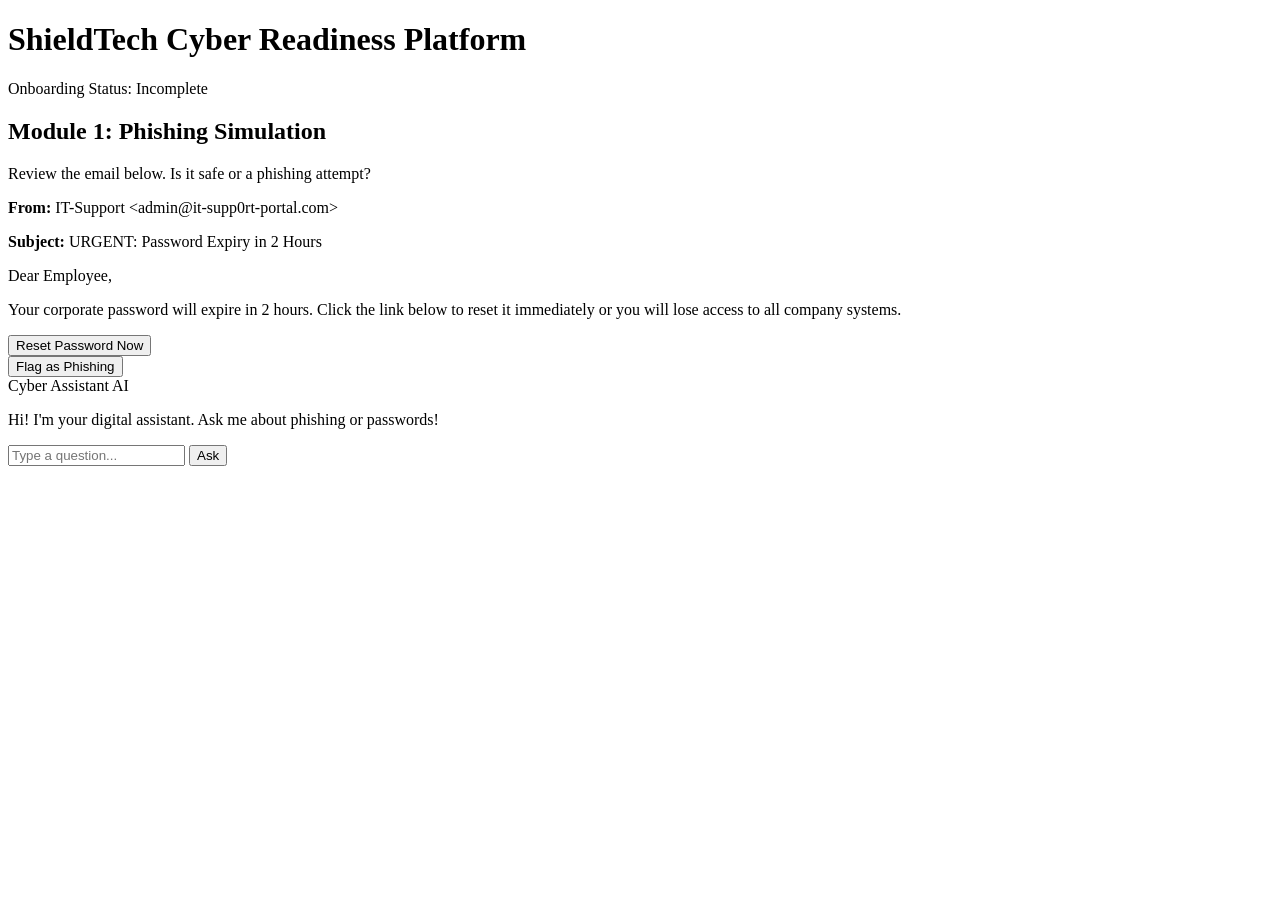
==== website/index.html @ c2a3650e "Add initial HTML structure for Cyber Readiness Platform" ====
<!DOCTYPE html>
<html lang="en">
<head>
    <meta charset="UTF-8">
    <meta name="viewport" content="width=device-width, initial-scale=1.0">
    <title>Cyber Readiness Platform</title>
    <link rel="stylesheet" href="styles.css">
</head>
<body>
    <header>
        <h1>ShieldTech Cyber Readiness Platform</h1>
        <div class="user-info">Onboarding Status: <span id="status-badge" class="badge incomplete">Incomplete</span></div>
    </header>

    <main>
        <section class="dashboard">
            <h2>Module 1: Phishing Simulation</h2>
            <p>Review the email below. Is it safe or a phishing attempt?</p>
            
            <div class="email-client">
                <div class="email-header">
                    <p><strong>From:</strong> IT-Support &lt;admin@it-supp0rt-portal.com&gt;</p>
                    <p><strong>Subject:</strong> URGENT: Password Expiry in 2 Hours</p>
                </div>
                <div class="email-body">
                    <p>Dear Employee,</p>
                    <p>Your corporate password will expire in 2 hours. Click the link below to reset it immediately or you will lose access to all company systems.</p>
                    <button class="malicious-link" id="bad-link">Reset Password Now</button>
                </div>
            </div>

            <div class="actions">
                <button id="btn-report" class="btn safe">Flag as Phishing</button>
            </div>

            <div id="feedback-banner" class="feedback hidden"></div>
        </section>

        <!-- AI Assistant UI -->
        <div class="ai-assistant">
            <div class="ai-header">Cyber Assistant AI</div>
            <div class="ai-chat" id="ai-chat">
                <p class="ai-msg">Hi! I'm your digital assistant. Ask me about phishing or passwords!</p>
            </div>
            <div class="ai-input">
                <input type="text" id="ai-input" placeholder="Type a question...">
                <button id="btn-ask">Ask</button>
            </div>
        </div>
    </main>

    <script src="app.js"></script>
</body>
</html>
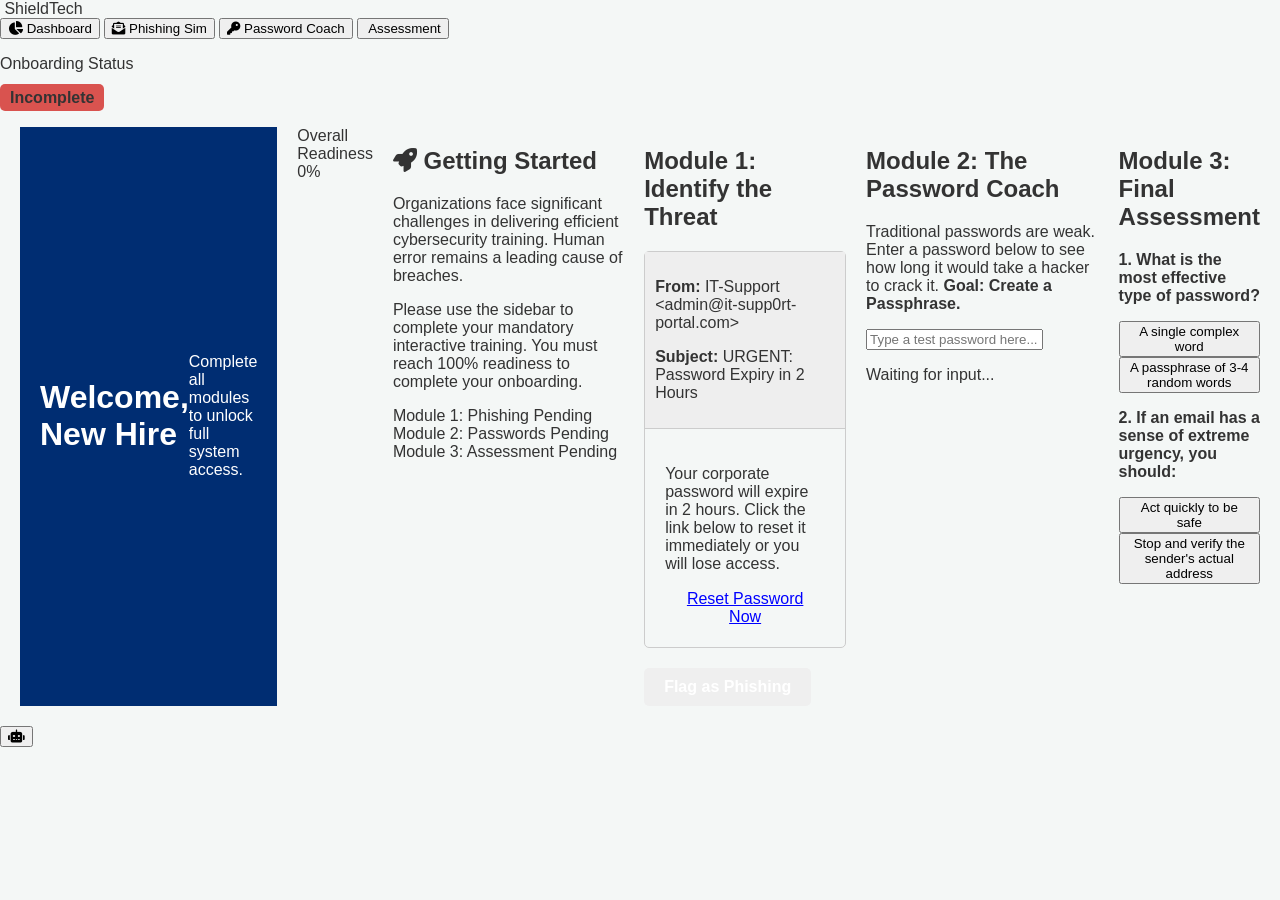
==== commit c3609b4d: "Update UI elements" ====
--- a/website/index.html
+++ b/website/index.html
@@ -3,51 +3,114 @@
 <head>
     <meta charset="UTF-8">
     <meta name="viewport" content="width=device-width, initial-scale=1.0">
-    <title>Cyber Readiness Platform</title>
+    <title>ShieldTech Readiness Platform</title>
+    <!-- Modern Font and Icons -->
+    <link href="https://fonts.googleapis.com/css2?family=Inter:wght@300;400;600;700&display=swap" rel="stylesheet">
+    <link rel="stylesheet" href="https://cdnjs.cloudflare.com/ajax/libs/font-awesome/6.0.0/css/all.min.css">
     <link rel="stylesheet" href="styles.css">
 </head>
 <body>
-    <header>
-        <h1>ShieldTech Cyber Readiness Platform</h1>
-        <div class="user-info">Onboarding Status: <span id="status-badge" class="badge incomplete">Incomplete</span></div>
-    </header>
 
-    <main>
-        <section class="dashboard">
-            <h2>Module 1: Phishing Simulation</h2>
-            <p>Review the email below. Is it safe or a phishing attempt?</p>
-            
+    <!-- Sidebar Navigation -->
+    <aside class="sidebar">
+        <div class="logo"><i class="fa-solid fa-shield-halved"></i> ShieldTech</div>
+        <nav>
+            <button class="nav-btn active" data-target="dashboard"><i class="fa-solid fa-chart-pie"></i> Dashboard</button>
+            <button class="nav-btn" data-target="phishing"><i class="fa-solid fa-envelope-open-text"></i> Phishing Sim</button>
+            <button class="nav-btn" data-target="passwords"><i class="fa-solid fa-key"></i> Password Coach</button>
+            <button class="nav-btn" data-target="quiz"><i class="fa-solid fa-clipboard-question"></i> Assessment</button>
+        </nav>
+        <div class="status-box">
+            <p>Onboarding Status</p>
+            <span id="status-badge" class="badge incomplete">Incomplete</span>
+        </div>
+    </aside>
+
+    <!-- Main Content Area -->
+    <main class="content">
+        <header>
+            <h1>Welcome, New Hire</h1>
+            <p>Complete all modules to unlock full system access.</p>
+        </header>
+
+        <!-- Progress Bar -->
+        <div class="progress-container">
+            <div class="progress-info">
+                <span>Overall Readiness</span>
+                <span id="progress-text">0%</span>
+            </div>
+            <div class="progress-bar-bg">
+                <div class="progress-bar-fill" id="progress-bar"></div>
+            </div>
+        </div>
+
+        <!-- VIEWS -->
+        <div id="dashboard" class="view active-view">
+            <h2><i class="fa-solid fa-rocket"></i> Getting Started</h2>
+            <p>Organizations face significant challenges in delivering efficient cybersecurity training. Human error remains a leading cause of breaches.</p>
+            <p>Please use the sidebar to complete your mandatory interactive training. You must reach 100% readiness to complete your onboarding.</p>
+            <div class="card-grid">
+                <div class="card" id="card-phishing">Module 1: Phishing <span>Pending</span></div>
+                <div class="card" id="card-passwords">Module 2: Passwords <span>Pending</span></div>
+                <div class="card" id="card-quiz">Module 3: Assessment <span>Pending</span></div>
+            </div>
+        </div>
+
+        <div id="phishing" class="view">
+            <h2>Module 1: Identify the Threat</h2>
             <div class="email-client">
                 <div class="email-header">
                     <p><strong>From:</strong> IT-Support &lt;admin@it-supp0rt-portal.com&gt;</p>
                     <p><strong>Subject:</strong> URGENT: Password Expiry in 2 Hours</p>
                 </div>
                 <div class="email-body">
-                    <p>Dear Employee,</p>
-                    <p>Your corporate password will expire in 2 hours. Click the link below to reset it immediately or you will lose access to all company systems.</p>
+                    <p>Your corporate password will expire in 2 hours. Click the link below to reset it immediately or you will lose access.</p>
                     <button class="malicious-link" id="bad-link">Reset Password Now</button>
                 </div>
             </div>
+            <button id="btn-report" class="btn primary">Flag as Phishing</button>
+            <div id="feedback-phishing" class="feedback hidden"></div>
+        </div>
 
-            <div class="actions">
-                <button id="btn-report" class="btn safe">Flag as Phishing</button>
+        <div id="passwords" class="view">
+            <h2>Module 2: The Password Coach</h2>
+            <p>Traditional passwords are weak. Enter a password below to see how long it would take a hacker to crack it. <strong>Goal: Create a Passphrase.</strong></p>
+            <input type="text" id="password-input" class="modern-input" placeholder="Type a test password here...">
+            <div class="meter-bg"><div class="meter-fill" id="password-meter"></div></div>
+            <p id="password-feedback" class="pwd-feedback">Waiting for input...</p>
+            <button id="btn-complete-pwd" class="btn primary hidden">Submit Secure Passphrase</button>
+        </div>
+
+        <div id="quiz" class="view">
+            <h2>Module 3: Final Assessment</h2>
+            <div class="quiz-question">
+                <p><strong>1. What is the most effective type of password?</strong></p>
+                <button class="btn-quiz" onclick="checkQuiz(this, false)">A single complex word</button>
+                <button class="btn-quiz" onclick="checkQuiz(this, true)">A passphrase of 3-4 random words</button>
             </div>
+            <div class="quiz-question">
+                <p><strong>2. If an email has a sense of extreme urgency, you should:</strong></p>
+                <button class="btn-quiz" onclick="checkQuiz(this, false)">Act quickly to be safe</button>
+                <button class="btn-quiz" onclick="checkQuiz(this, true)">Stop and verify the sender's actual address</button>
+            </div>
+            <div id="feedback-quiz" class="feedback hidden"></div>
+        </div>
+    </main>
 
-            <div id="feedback-banner" class="feedback hidden"></div>
-        </section>
-
-        <!-- AI Assistant UI -->
-        <div class="ai-assistant">
+    <!-- Floating AI Widget -->
+    <div class="ai-widget">
+        <button id="ai-toggle" class="ai-toggle-btn"><i class="fa-solid fa-robot"></i></button>
+        <div id="ai-window" class="ai-window hidden">
             <div class="ai-header">Cyber Assistant AI</div>
             <div class="ai-chat" id="ai-chat">
-                <p class="ai-msg">Hi! I'm your digital assistant. Ask me about phishing or passwords!</p>
+                <p class="ai-msg">Hi! Ask me for a hint if you get stuck!</p>
             </div>
             <div class="ai-input">
-                <input type="text" id="ai-input" placeholder="Type a question...">
-                <button id="btn-ask">Ask</button>
+                <input type="text" id="ai-input" placeholder="Type here...">
+                <button id="btn-ask"><i class="fa-solid fa-paper-plane"></i></button>
             </div>
         </div>
-    </main>
+    </div>
 
     <script src="app.js"></script>
 </body>
--- a/website/styles.css
+++ b/website/styles.css
@@ -0,0 +1,27 @@
+body { font-family: 'Segoe UI', Tahoma, Geneva, Verdana, sans-serif; margin: 0; background-color: #f4f7f6; color: #333; }
+header { background: #002d72; color: white; padding: 20px; display: flex; justify-content: space-between; align-items: center; }
+.badge { padding: 5px 10px; border-radius: 5px; font-weight: bold; }
+.incomplete { background: #d9534f; }
+.complete { background: #5cb85c; }
+main { padding: 20px; display: flex; justify-content: space-between; gap: 20px; }
+.dashboard { flex: 2; background: white; padding: 20px; border-radius: 8px; box-shadow: 0 4px 6px rgba(0,0,0,0.1); }
+.email-client { border: 1px solid #ccc; border-radius: 5px; margin-bottom: 20px; }
+.email-header { background: #eee; padding: 10px; border-bottom: 1px solid #ccc; }
+.email-body { padding: 20px; }
+.malicious-link { background: none; border: none; color: blue; text-decoration: underline; cursor: pointer; font-size: 16px; }
+.btn { padding: 10px 20px; border: none; border-radius: 5px; cursor: pointer; font-size: 16px; font-weight: bold; color: white; }
+.safe { background: #f0ad4e; }
+.feedback { padding: 15px; margin-top: 20px; border-radius: 5px; font-weight: bold; }
+.hidden { display: none; }
+.success { background: #d4edda; color: #155724; border: 1px solid #c3e6cb; }
+.error { background: #f8d7da; color: #721c24; border: 1px solid #f5c6cb; }
+
+/* AI Assistant */
+.ai-assistant { flex: 1; background: white; border-radius: 8px; box-shadow: 0 4px 6px rgba(0,0,0,0.1); display: flex; flex-direction: column; height: 400px; }
+.ai-header { background: #0056b3; color: white; padding: 15px; border-radius: 8px 8px 0 0; font-weight: bold; }
+.ai-chat { flex: 1; padding: 15px; overflow-y: auto; background: #fafafa; }
+.ai-msg { background: #e2e3e5; padding: 10px; border-radius: 5px; margin-bottom: 10px; font-size: 14px; }
+.user-msg { background: #0056b3; color: white; padding: 10px; border-radius: 5px; margin-bottom: 10px; font-size: 14px; text-align: right; }
+.ai-input { display: flex; border-top: 1px solid #ccc; }
+.ai-input input { flex: 1; padding: 10px; border: none; outline: none; }
+.ai-input button { padding: 10px; background: #0056b3; color: white; border: none; cursor: pointer; }
